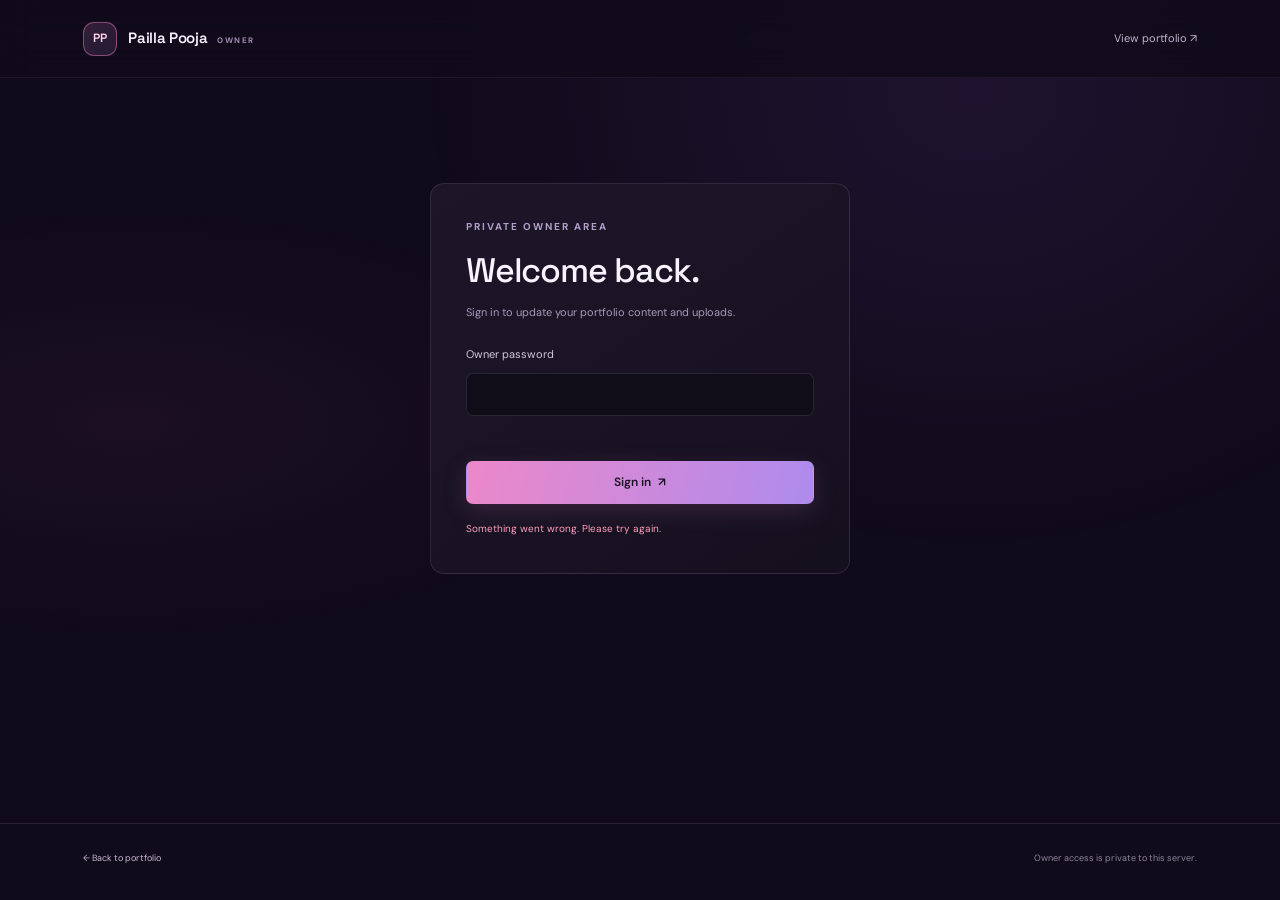
==== admin.html @ 7082f2d1 "Build Pailla Pooja portfolio Co-authored-by: Copilot <223556219+Copilot@users.noreply.github.com>" ====
<!doctype html>
<html lang="en">
<head>
  <meta charset="utf-8"><meta name="viewport" content="width=device-width, initial-scale=1"><meta name="theme-color" content="#100b1b">
  <title>Owner Dashboard — Pailla Pooja</title>
  <link rel="preconnect" href="https://fonts.googleapis.com"><link rel="preconnect" href="https://fonts.gstatic.com" crossorigin>
  <link href="https://fonts.googleapis.com/css2?family=DM+Sans:wght@400;500;600;700&family=Space+Grotesk:wght@400;500;600;700&display=swap" rel="stylesheet">
  <link rel="stylesheet" href="/styles.css"><script src="/admin.js" defer></script>
</head>
<body class="admin-body">
  <header class="site-header admin-header"><a class="brand" href="/"><span class="brand-mark">PP</span><span>Pailla Pooja <span class="admin-label">OWNER</span></span></a><a class="back-link" href="/">View portfolio ↗</a></header>
  <main class="admin-main">
    <section class="login-card" id="auth-panel"><p class="eyebrow">PRIVATE OWNER AREA</p><h1 id="auth-title">Welcome back.</h1><p class="muted" id="auth-description">Sign in to update your portfolio content and uploads.</p><form id="auth-form"><label id="password-label" for="admin-password">Owner password</label><input id="admin-password" type="password" minlength="12" autocomplete="current-password" required><p class="form-hint" id="password-hint"></p><button class="button button-primary" type="submit" id="auth-submit">Sign in <span>↗</span></button><p class="form-message" id="auth-message" role="status"></p></form></section>
    <section class="dashboard hidden" id="dashboard">
      <div class="dashboard-heading"><div><p class="eyebrow">YOUR PRIVATE WORKSPACE</p><h1>Portfolio <span class="gradient-text">dashboard.</span></h1><p class="muted">Edit any section below. Changes are saved to your local SQLite database.</p></div><button class="button button-outline" id="logout-button">Sign out</button></div>
      <div class="dashboard-columns">
        <section class="editor-card"><div class="editor-top"><div><h2>Portfolio content</h2><p class="muted">Edit profile, education, experience, projects, skills, certifications, and resume.</p></div><span class="live-badge"><span class="status-dot"></span> Live content</span></div>
          <label for="content-editor">Content (JSON)</label><textarea id="content-editor" spellcheck="false" aria-describedby="editor-hint"></textarea><p class="form-hint" id="editor-hint">Keep the JSON structure intact. Lists such as projects and skills can be extended without a fixed limit. Leave internship dates blank until you add the correct dates.</p><div class="editor-actions"><button class="button button-primary" id="save-button">Save changes <span>↗</span></button><a class="button button-outline" href="/" target="_blank" rel="noreferrer">Preview portfolio ↗</a></div><p class="form-message" id="save-message" role="status"></p>
        </section>
        <aside class="upload-card"><h2>Upload an asset</h2><p class="muted">Add a profile image, project image, certificate, or your latest resume. Copy the returned path into its matching JSON field.</p><form id="upload-form"><label for="asset-file">Choose an image or PDF</label><input id="asset-file" type="file" accept=".png,.jpg,.jpeg,.webp,.pdf" required><p class="form-hint">PNG, JPG, WEBP, or PDF · maximum 10 MB</p><button class="button button-outline" type="submit" id="upload-button">Upload file</button></form><div class="upload-result hidden" id="upload-result"><p>Uploaded successfully. Copy this path into the relevant <code>image</code>, <code>file</code>, or resume field in the JSON editor.</p><code id="upload-path"></code><button class="copy-button" id="copy-path">Copy path</button></div><p class="form-message" id="upload-message" role="status"></p>
          <div class="dashboard-note"><strong>Your data stays yours.</strong><span>Portfolio content and uploaded files are stored on this server. Back up the <code>data</code> and <code>uploads</code> folders.</span></div>
        </aside>
      </div>
    </section>
  </main>
  <footer class="footer admin-footer"><a href="/">← Back to portfolio</a><span>Owner access is private to this server.</span></footer>
</body>
</html>
---- styles.css ----
:root{color-scheme:dark;--bg:#100b1b;--panel:#171122;--panel2:#1d1629;--line:rgba(222,204,255,.12);--text:#f7f3ff;--muted:#a59ab7;--pink:#ff8bcc;--purple:#a98aff;--mint:#9aefcf;--font:'DM Sans',sans-serif;--display:'Space Grotesk',sans-serif}*{box-sizing:border-box}html{scroll-behavior:smooth;scroll-padding-top:90px}body{margin:0;background:var(--bg);color:var(--text);font-family:var(--font);font-size:15px;line-height:1.65}body:before{content:"";position:fixed;inset:0;pointer-events:none;z-index:-1;background:radial-gradient(ellipse at 76% 10%,rgba(129,77,182,.13),transparent 40%),radial-gradient(ellipse at 10% 47%,rgba(227,95,165,.055),transparent 32%)}a{color:inherit;text-decoration:none}button,input,textarea{font:inherit}.site-header{height:78px;position:sticky;top:0;z-index:10;display:flex;align-items:center;justify-content:space-between;padding:0 max(calc((100vw - 1180px)/2),6.5%);background:rgba(16,11,27,.88);border-bottom:1px solid rgba(255,255,255,.055);backdrop-filter:blur(16px)}.brand{display:inline-flex;align-items:center;gap:11px;font-family:var(--display);font-size:15px;font-weight:600;letter-spacing:-.3px}.brand-mark{width:34px;height:34px;display:grid;place-items:center;border:1px solid rgba(255,139,204,.42);border-radius:11px;background:linear-gradient(145deg,rgba(255,139,204,.16),rgba(169,138,255,.13));color:#ffd4eb;font-size:12px}.navigation{display:flex;align-items:center;gap:31px;color:#c4bbd1;font-size:12px}.navigation>a:not(.nav-contact):hover,.footer a:hover,.contact-links a:hover{color:var(--pink)}.nav-contact{border:1px solid rgba(255,139,204,.35);border-radius:30px;padding:9px 16px;color:#fce5f2}.nav-contact span,.button span{margin-left:7px}.menu-toggle{display:none;background:none;border:0;color:var(--text);font-size:21px}.section-wrap{width:min(1060px,87%);margin-inline:auto}.hero{min-height:645px;position:relative;display:grid;grid-template-columns:1.05fr .95fr;align-items:center;padding-top:42px;padding-bottom:72px}.hero-copy{max-width:570px;position:relative;z-index:2}.availability{display:inline-flex;align-items:center;gap:9px;padding:7px 12px;border:1px solid rgba(154,239,207,.2);background:rgba(90,166,135,.07);border-radius:30px;color:#b8f4dc;font-size:11px;margin-bottom:24px}.status-dot{width:7px;height:7px;border-radius:50%;background:#79e3b8;box-shadow:0 0 12px #79e3b899}.eyebrow{font-size:10px;font-weight:700;letter-spacing:2px;color:#b2a1c8;margin:0 0 13px}.hero h1{font:600 clamp(56px,7vw,86px)/1.02 var(--display);letter-spacing:-5px;margin:0 0 17px}.gradient-text{background:linear-gradient(110deg,#ff9cd2 3%,#c5a1ff 92%);-webkit-background-clip:text;background-clip:text;color:transparent}.hero-title{font:500 17px/1.5 var(--display);color:#e5ddef;max-width:450px;margin:0 0 15px}.hero-summary{max-width:480px;color:var(--muted);font-size:13px;line-height:1.8;margin:0}.hero-actions{display:flex;gap:11px;margin-top:27px}.button{min-height:43px;display:inline-flex;align-items:center;justify-content:center;padding:0 18px;border:1px solid transparent;border-radius:7px;font-size:12px;font-weight:600;cursor:pointer;transition:transform .18s ease,background .18s ease,border .18s ease}.button:hover{transform:translateY(-2px)}.button-primary{background:linear-gradient(105deg,#ec88c9,#ae8bed);color:#1b1024;box-shadow:0 7px 24px rgba(205,113,188,.18)}.button-outline{background:rgba(255,255,255,.025);border-color:var(--line);color:#e9e1f3}.button-outline:hover{border-color:rgba(255,139,204,.45)}.hero-socials{display:flex;gap:23px;margin-top:27px;color:#aaa0b7;font-size:11px}.hero-socials a:hover{color:var(--pink)}.hero-socials span{color:#d39ac4}.hero-visual{height:430px;position:relative;display:grid;place-items:center}.hero-glow{position:absolute;width:270px;height:270px;border-radius:50%;background:rgba(159,96,189,.16);filter:blur(65px)}.orbit{position:absolute;border:1px solid rgba(231,174,255,.13);border-radius:50%;transform:rotate(-25deg)}.orbit-one{width:320px;height:365px}.orbit-two{width:395px;height:300px;transform:rotate(36deg);border-color:rgba(255,139,204,.1)}.portrait-frame{width:235px;height:295px;position:relative;z-index:1;padding:8px;border:1px solid rgba(245,180,226,.45);border-radius:115px 115px 24px 24px;background:linear-gradient(150deg,rgba(242,146,209,.17),rgba(135,104,181,.18));box-shadow:0 15px 70px rgba(194,97,181,.18)}.portrait-placeholder{height:100%;display:grid;place-items:center;border-radius:108px 108px 17px 17px;background:radial-gradient(circle at 50% 34%,rgba(254,173,221,.32),transparent 32%),linear-gradient(155deg,#30223c,#181322 68%);font:500 55px var(--display);color:#f4c9e6;overflow:hidden}.portrait-placeholder img{width:100%;height:100%;object-fit:cover}.floating-note{position:absolute;z-index:2;display:flex;align-items:center;gap:10px;padding:11px 14px;border:1px solid var(--line);border-radius:10px;background:rgba(29,22,41,.93);box-shadow:0 12px 35px #0a071080;color:#c2b9cf;font-size:10px}.note-top{top:72px;right:-8px}.note-top strong{display:inline-block;margin-top:4px;color:#f1e9fa;font-size:11px}.note-icon{font-size:22px;color:#ffa6d5}.note-bottom{bottom:47px;left:-9px;color:#d9d0e3}.spark{color:#ffc0e4}.note-divider{height:13px;border-left:1px solid var(--line)}.scroll-hint{position:absolute;bottom:24px;left:0;display:flex;align-items:center;gap:10px;color:#8f849e;font-size:8px;letter-spacing:1.4px}.scroll-hint span{height:1px;width:34px;background:linear-gradient(90deg,#ff91cf,#a985f1)}.section-block{padding-top:98px;padding-bottom:10px}.section-heading{margin-bottom:31px}.section-heading h2,.resume-section h2{font:500 clamp(31px,4vw,45px)/1.2 var(--display);letter-spacing:-1.8px;margin:0}.about-grid{display:grid;grid-template-columns:1.25fr .75fr;gap:80px;padding:29px 30px;background:linear-gradient(110deg,rgba(32,23,45,.8),rgba(23,17,34,.5));border:1px solid var(--line);border-radius:12px}.about-copy{margin:0;color:#c1b6cf;font-size:13px;line-height:1.95}.about-facts{display:grid;gap:18px}.fact{display:flex;align-items:center;gap:13px}.fact-icon{width:32px;height:32px;display:grid;place-items:center;border:1px solid var(--line);border-radius:9px;color:#e5a5d5}.fact>div{display:grid;gap:2px}.fact small{font-size:8px;letter-spacing:1.4px;color:#93879f}.fact strong,.fact a{font-size:11px;font-weight:500;color:#e3dbea}.timeline{display:grid;gap:13px}.timeline-card,.education-card,.cert-card{padding:21px 24px;border:1px solid var(--line);border-radius:10px;background:rgba(25,19,37,.72)}.timeline-top{display:flex;align-items:flex-start;justify-content:space-between;gap:20px}.timeline-card h3,.education-card h4,.cert-card h4,.project-card h3{font:500 17px var(--display);margin:0 0 3px}.timeline-card .role{font-size:11px;color:#e1a3d0}.timeline-date{font-size:10px;color:#ab9db9;white-space:nowrap}.timeline-card ul,.project-card ul{margin:14px 0 0;padding-left:17px;color:#afa5ba;font-size:11px;line-height:1.8}.timeline-card li::marker,.project-card li::marker{color:#c48be0}.heading-row{display:flex;align-items:end;justify-content:space-between}.section-side-note{color:#95899f;font-size:10px;text-align:right;line-height:1.7}.project-grid{display:grid;grid-template-columns:repeat(2,minmax(0,1fr));gap:16px}.project-card{min-height:246px;position:relative;overflow:hidden;padding:24px 23px;border:1px solid var(--line);border-radius:12px;background:linear-gradient(140deg,rgba(33,24,46,.92),rgba(20,15,29,.92));transition:transform .2s,border .2s}.project-card:hover{transform:translateY(-4px);border-color:rgba(255,139,204,.35)}.project-card:after{content:"";position:absolute;width:170px;height:170px;right:-65px;top:-85px;border-radius:50%;background:rgba(201,114,188,.13);filter:blur(24px)}.project-icon{width:36px;height:36px;display:grid;place-items:center;margin-bottom:23px;border:1px solid rgba(228,159,216,.25);border-radius:10px;color:#eeb1df;background:rgba(221,132,205,.08)}.project-card p{color:#a99eb5;font-size:11px;line-height:1.75;margin:10px 0 0}.project-card img{width:100%;height:120px;object-fit:cover;border-radius:8px;margin-bottom:18px}.project-card ul{display:flex;flex-wrap:wrap;gap:3px 20px;margin-top:11px}.skills-grid{display:grid;grid-template-columns:repeat(3,1fr);gap:13px}.skill-card{padding:19px;border:1px solid var(--line);border-radius:10px;background:rgba(25,19,37,.68)}.skill-card h3{font:500 13px var(--display);margin:0 0 13px;color:#e3d7ee}.tag-list{display:flex;flex-wrap:wrap;gap:7px}.skill-tag{padding:5px 9px;border:1px solid rgba(221,199,255,.1);border-radius:5px;background:rgba(255,255,255,.025);font-size:9px;color:#bdb2ca}.education-grid{display:grid;grid-template-columns:1.05fr .95fr;gap:18px}.subsection-title{font:500 17px var(--display);margin:0 0 13px}.education-list,.cert-list{display:grid;gap:10px}.education-card{padding:17px 19px}.education-card h4{font-size:14px}.education-card p,.cert-card p{margin:4px 0;color:#a89db5;font-size:10px}.education-meta{display:flex;justify-content:space-between;gap:12px;color:#dfa4d2!important}.cert-card{display:flex;align-items:flex-start;gap:13px;padding:16px 18px}.cert-mark{width:31px;height:31px;flex:none;display:grid;place-items:center;border-radius:8px;color:#f4acd9;background:rgba(218,124,191,.1)}.cert-card h4{font-size:12px}.cert-card a{font-size:10px;color:#e7a5d4}.resume-section{margin-top:110px;padding:38px 42px;display:flex;align-items:center;justify-content:space-between;border:1px solid rgba(227,154,211,.2);border-radius:14px;background:radial-gradient(ellipse at 80% 10%,rgba(193,109,184,.16),transparent 47%),linear-gradient(120deg,#1d1429,#171122)}.resume-section .eyebrow{margin-bottom:12px}.resume-section h2{font-size:34px}.contact-section{padding-bottom:85px}.contact-card{display:flex;justify-content:space-between;align-items:center;gap:20px;padding:23px 25px;border:1px solid var(--line);border-radius:10px;background:rgba(26,19,38,.68)}.contact-card>a{font:500 18px var(--display);color:#f1d8ec}.contact-links{display:flex;gap:20px;color:#bbb0c5;font-size:10px}.footer{min-height:77px;display:flex;align-items:center;justify-content:space-between;gap:20px;padding:12px max(calc((100vw - 1180px)/2),6.5%);border-top:1px solid var(--line);color:#8f849b;font-size:9px}.footer .brand{color:#e8dfef;font-size:12px}.footer .brand-mark{width:28px;height:28px;border-radius:9px;font-size:10px}.owner-link{color:#ab9cb8}.hidden{display:none!important}.admin-body{min-height:100vh}.admin-header{position:relative}.admin-label{margin-left:6px;color:#a38db4;font:700 8px var(--font);letter-spacing:1.5px}.back-link{font-size:11px;color:#c2b6ce}.admin-main{width:min(1100px,89%);min-height:calc(100vh - 155px);margin:0 auto;padding:60px 0 75px}.login-card{width:min(420px,100%);margin:45px auto;padding:35px;border:1px solid var(--line);border-radius:14px;background:linear-gradient(145deg,#1d1629,#15101e)}.login-card h1,.dashboard-heading h1{font:500 34px var(--display);letter-spacing:-1.2px;margin:0 0 7px}.muted{color:var(--muted);font-size:11px;line-height:1.7}.login-card form{display:grid;gap:10px;margin-top:24px}.login-card label,.editor-card label,.upload-card label{font-size:11px;color:#d4c8dd}.login-card input,.upload-card input[type=file],.editor-card textarea{width:100%;border:1px solid var(--line);border-radius:7px;background:#100c18;color:var(--text)}.login-card input{height:43px;padding:0 12px}.login-card .button{margin-top:7px}.form-hint{font-size:9px;line-height:1.6;color:#94889f}.form-message{min-height:17px;margin:7px 0 0;color:#ff9ebe;font-size:10px}.dashboard-heading{display:flex;align-items:center;justify-content:space-between;margin-bottom:27px}.dashboard-columns{display:grid;grid-template-columns:minmax(0,1.55fr) minmax(250px,.8fr);align-items:start;gap:17px}.editor-card,.upload-card{padding:22px;border:1px solid var(--line);border-radius:12px;background:rgba(26,20,38,.82)}.editor-top{display:flex;justify-content:space-between;align-items:start;gap:15px;margin-bottom:17px}.editor-card h2,.upload-card h2{font:500 16px var(--display);margin:0 0 4px}.editor-card .muted,.upload-card .muted{margin:0 0 15px}.editor-top .muted{margin-bottom:0}.live-badge{display:flex;align-items:center;gap:7px;white-space:nowrap;color:#a9e9cf;font-size:9px}.live-badge .status-dot{width:6px;height:6px}.editor-card textarea{min-height:490px;padding:14px;resize:vertical;font:11px/1.65 Consolas,'Courier New',monospace;color:#e2c9e4;tab-size:2}.editor-card textarea:focus,.login-card input:focus{outline:1px solid #b485d2}.editor-actions{display:flex;gap:9px;flex-wrap:wrap;margin-top:11px}.editor-actions .button{min-height:37px}.upload-card form{display:grid;gap:10px}.upload-card input[type=file]{padding:9px;font-size:10px}.upload-card .button{width:100%;min-height:37px}.upload-result{margin-top:18px;padding:12px;border:1px solid rgba(154,239,207,.2);border-radius:8px;background:rgba(76,150,117,.07);font-size:10px;color:#b4d9c9}.upload-result code,.dashboard-note code{overflow-wrap:anywhere;color:#f1c4e2}.copy-button{display:block;margin-top:9px;padding:5px 9px;border:1px solid var(--line);border-radius:5px;background:transparent;color:#e8dced;font-size:10px;cursor:pointer}.dashboard-note{display:grid;gap:4px;margin-top:30px;padding:13px;border-left:2px solid #b383d1;background:rgba(174,126,207,.06);color:#a89bb4;font-size:9px;line-height:1.7}.dashboard-note strong{color:#e2d5eb;font-size:10px}.admin-footer{min-height:70px}.admin-footer a{color:#c8b7d4}
@media(min-width:1200px){.hero{min-height:690px}}@media(max-width:760px){.site-header{height:68px;padding-inline:6%}.menu-toggle{display:block}.navigation{display:none;position:absolute;top:67px;left:0;right:0;padding:16px 6% 21px;align-items:stretch;gap:18px;background:#15101f;border-bottom:1px solid var(--line)}.navigation.open{display:flex;flex-direction:column}.nav-contact{align-self:flex-start}.hero{min-height:auto;grid-template-columns:1fr;padding-top:68px;padding-bottom:80px}.hero h1{font-size:63px}.hero-visual{height:390px;grid-row:1;margin-bottom:20px}.portrait-frame{width:205px;height:255px}.orbit-one{width:275px;height:315px}.orbit-two{width:330px;height:250px}.note-top{right:1%}.note-bottom{left:1%}.hero-copy{grid-row:2}.scroll-hint{bottom:32px}.section-wrap{width:88%}.section-block{padding-top:72px}.about-grid,.education-grid{grid-template-columns:1fr;gap:25px}.about-grid{padding:22px}.skills-grid{grid-template-columns:repeat(2,1fr)}.heading-row{align-items:flex-start;gap:15px}.section-side-note{display:none}.resume-section{margin-top:75px;padding:28px;gap:20px}.resume-section h2{font-size:28px}.contact-card{align-items:flex-start;flex-direction:column}.footer{flex-wrap:wrap;padding:16px 6%;gap:12px 22px}.dashboard-columns{grid-template-columns:1fr}.admin-main{padding-top:38px}.dashboard-heading{align-items:flex-start;gap:14px}.editor-card textarea{min-height:420px}}@media(max-width:480px){.hero h1{font-size:55px;letter-spacing:-3.5px}.hero-title{font-size:15px}.hero-visual{height:355px}.note-top{right:-2%}.note-bottom{left:-2%;font-size:9px}.hero-actions{align-items:stretch;flex-direction:column;width:max-content}.skills-grid,.project-grid{grid-template-columns:1fr}.timeline-card{padding:18px}.timeline-top{flex-direction:column;gap:5px}.resume-section{align-items:flex-start;flex-direction:column}.contact-links{flex-wrap:wrap;gap:13px}.login-card{padding:25px}.dashboard-heading{flex-direction:column}.editor-card,.upload-card{padding:17px}.footer>span:nth-child(2){order:3;width:100%}}
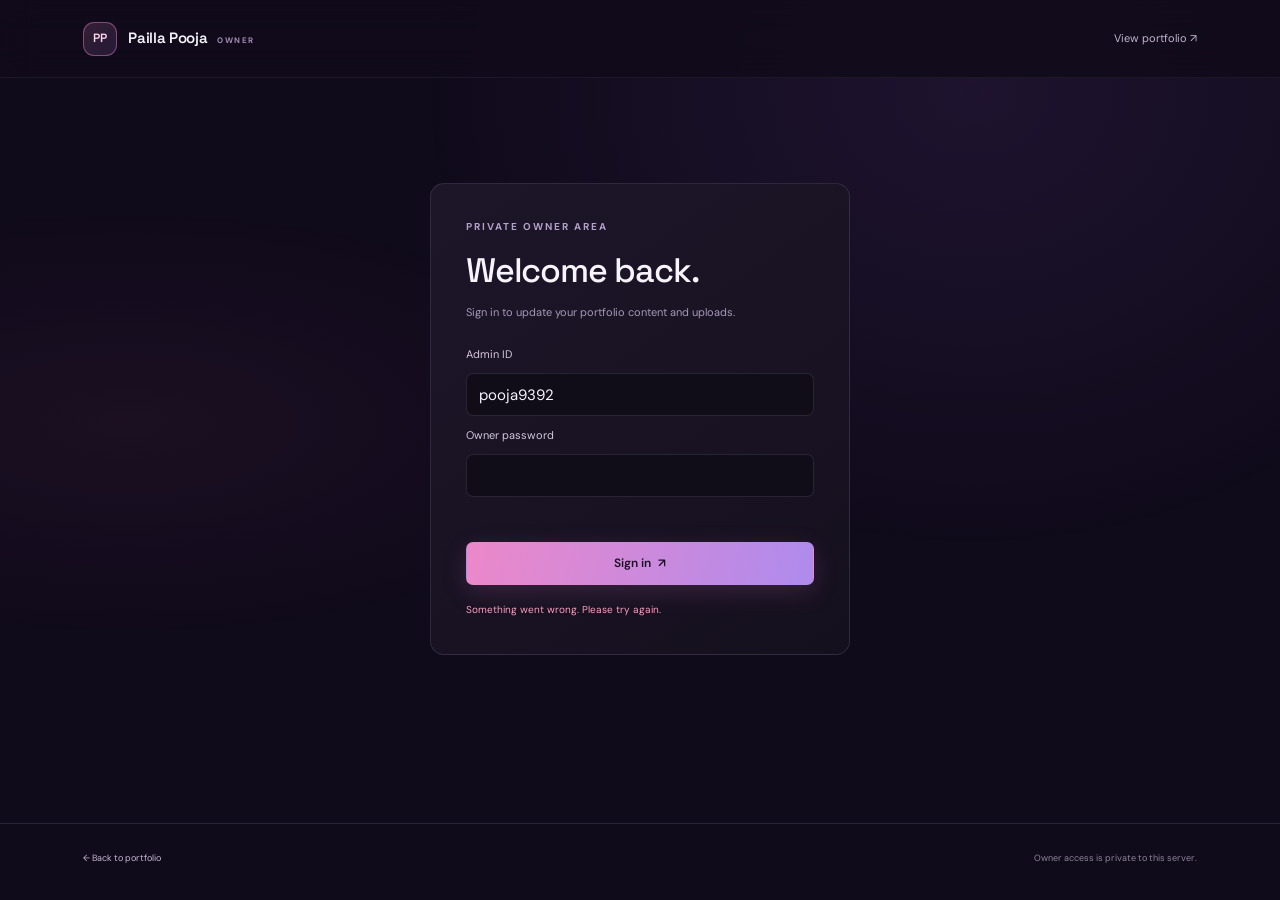
==== commit ee333acf: "Add portfolio entry choices and admin ID Co-authored-by: Copilot <223556219+Copilot@users.noreply.gi" ====
--- a/admin.html
+++ b/admin.html
@@ -8,14 +8,14 @@
   <link rel="stylesheet" href="/styles.css"><script src="/admin.js" defer></script>
 </head>
 <body class="admin-body">
-  <header class="site-header admin-header"><a class="brand" href="/"><span class="brand-mark">PP</span><span>Pailla Pooja <span class="admin-label">OWNER</span></span></a><a class="back-link" href="/">View portfolio ↗</a></header>
+  <header class="site-header admin-header"><a class="brand" href="/"><span class="brand-mark">PP</span><span>Pailla Pooja <span class="admin-label">OWNER</span></span></a><a class="back-link" href="/portfolio">View portfolio ↗</a></header>
   <main class="admin-main">
-    <section class="login-card" id="auth-panel"><p class="eyebrow">PRIVATE OWNER AREA</p><h1 id="auth-title">Welcome back.</h1><p class="muted" id="auth-description">Sign in to update your portfolio content and uploads.</p><form id="auth-form"><label id="password-label" for="admin-password">Owner password</label><input id="admin-password" type="password" minlength="12" autocomplete="current-password" required><p class="form-hint" id="password-hint"></p><button class="button button-primary" type="submit" id="auth-submit">Sign in <span>↗</span></button><p class="form-message" id="auth-message" role="status"></p></form></section>
+    <section class="login-card" id="auth-panel"><p class="eyebrow">PRIVATE OWNER AREA</p><h1 id="auth-title">Welcome back.</h1><p class="muted" id="auth-description">Sign in to update your portfolio content and uploads.</p><form id="auth-form"><label for="admin-username">Admin ID</label><input id="admin-username" type="text" value="pooja9392" autocomplete="username" required><label id="password-label" for="admin-password">Owner password</label><input id="admin-password" type="password" minlength="12" autocomplete="current-password" required><p class="form-hint" id="password-hint"></p><button class="button button-primary" type="submit" id="auth-submit">Sign in <span>↗</span></button><p class="form-message" id="auth-message" role="status"></p></form></section>
     <section class="dashboard hidden" id="dashboard">
       <div class="dashboard-heading"><div><p class="eyebrow">YOUR PRIVATE WORKSPACE</p><h1>Portfolio <span class="gradient-text">dashboard.</span></h1><p class="muted">Edit any section below. Changes are saved to your local SQLite database.</p></div><button class="button button-outline" id="logout-button">Sign out</button></div>
       <div class="dashboard-columns">
         <section class="editor-card"><div class="editor-top"><div><h2>Portfolio content</h2><p class="muted">Edit profile, education, experience, projects, skills, certifications, and resume.</p></div><span class="live-badge"><span class="status-dot"></span> Live content</span></div>
-          <label for="content-editor">Content (JSON)</label><textarea id="content-editor" spellcheck="false" aria-describedby="editor-hint"></textarea><p class="form-hint" id="editor-hint">Keep the JSON structure intact. Lists such as projects and skills can be extended without a fixed limit. Leave internship dates blank until you add the correct dates.</p><div class="editor-actions"><button class="button button-primary" id="save-button">Save changes <span>↗</span></button><a class="button button-outline" href="/" target="_blank" rel="noreferrer">Preview portfolio ↗</a></div><p class="form-message" id="save-message" role="status"></p>
+          <label for="content-editor">Content (JSON)</label><textarea id="content-editor" spellcheck="false" aria-describedby="editor-hint"></textarea><p class="form-hint" id="editor-hint">Keep the JSON structure intact. Lists such as projects and skills can be extended without a fixed limit. Leave internship dates blank until you add the correct dates.</p><div class="editor-actions"><button class="button button-primary" id="save-button">Save changes <span>↗</span></button><a class="button button-outline" href="/portfolio" target="_blank" rel="noreferrer">Preview portfolio ↗</a></div><p class="form-message" id="save-message" role="status"></p>
         </section>
         <aside class="upload-card"><h2>Upload an asset</h2><p class="muted">Add a profile image, project image, certificate, or your latest resume. Copy the returned path into its matching JSON field.</p><form id="upload-form"><label for="asset-file">Choose an image or PDF</label><input id="asset-file" type="file" accept=".png,.jpg,.jpeg,.webp,.pdf" required><p class="form-hint">PNG, JPG, WEBP, or PDF · maximum 10 MB</p><button class="button button-outline" type="submit" id="upload-button">Upload file</button></form><div class="upload-result hidden" id="upload-result"><p>Uploaded successfully. Copy this path into the relevant <code>image</code>, <code>file</code>, or resume field in the JSON editor.</p><code id="upload-path"></code><button class="copy-button" id="copy-path">Copy path</button></div><p class="form-message" id="upload-message" role="status"></p>
           <div class="dashboard-note"><strong>Your data stays yours.</strong><span>Portfolio content and uploaded files are stored on this server. Back up the <code>data</code> and <code>uploads</code> folders.</span></div>
@@ -23,6 +23,6 @@
       </div>
     </section>
   </main>
-  <footer class="footer admin-footer"><a href="/">← Back to portfolio</a><span>Owner access is private to this server.</span></footer>
+  <footer class="footer admin-footer"><a href="/portfolio">← Back to portfolio</a><span>Owner access is private to this server.</span></footer>
 </body>
 </html>
